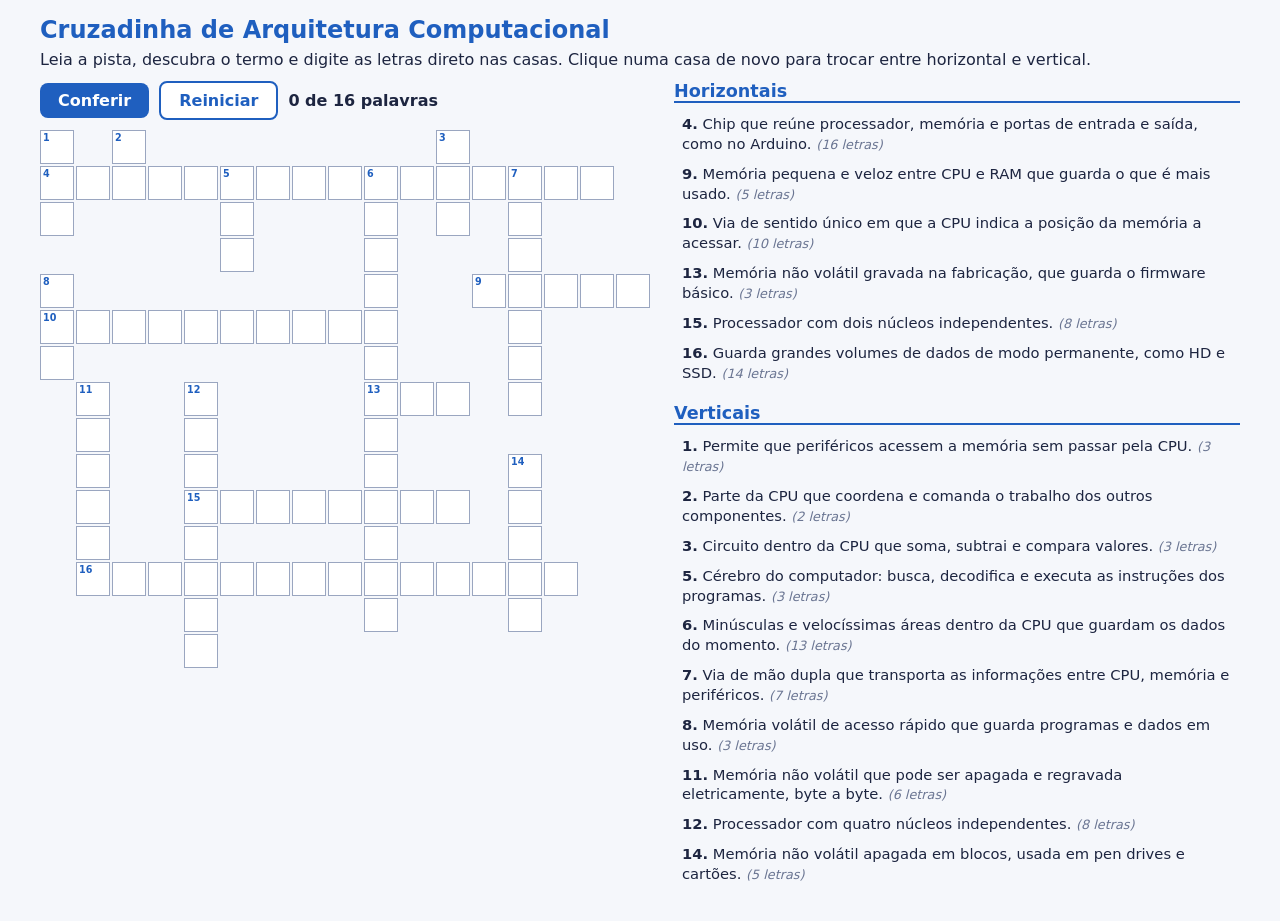
==== index.html @ 0ad282a6 "Initial commit" ====
<!DOCTYPE html>
<html lang="pt-BR">
<head>
  <meta charset="UTF-8">
  <meta name="viewport" content="width=device-width, initial-scale=1">
  <title>Cruzadinha de Arquitetura Computacional</title>
  <link rel="stylesheet" href="style.css">
</head>
<body>
  <header>
    <h1>Cruzadinha de Arquitetura Computacional</h1>
    <p>Leia a pista, descubra o termo e digite as letras direto nas casas. Clique numa casa de novo para trocar entre horizontal e vertical.</p>
  </header>
  <main>
    <section class="jogo">
      <div class="barra">
        <button id="conferir" type="button">Conferir</button>
        <button id="reiniciar" type="button" class="sec">Reiniciar</button>
        <strong id="placar" role="status" aria-live="polite"></strong>
      </div>
      <div class="rolagem"><div id="tabuleiro" aria-label="Tabuleiro da cruzadinha"></div></div>
    </section>
    <section class="pistas">
      <h2>Horizontais</h2><ol id="horizontais"></ol>
      <h2>Verticais</h2><ol id="verticais"></ol>
    </section>
  </main>
  <script src="script.js"></script>
</body>
</html>
---- style.css ----
:root{--cel:34px;--bg:#f5f7fb;--tx:#1d2540;--az:#1f5fbf;--ok:#2e9e5b;--no:#d6335c;--bd:#9aa6c0;--sel:#dbe8ff}
*{box-sizing:border-box}
body{margin:0;font-family:system-ui,Arial,sans-serif;background:var(--bg);color:var(--tx);padding:16px}
header{max-width:1200px;margin:0 auto 12px}
h1{margin:0 0 6px;font-size:1.5rem;color:var(--az)}
header p{margin:0}
main{max-width:1200px;margin:0 auto;display:flex;gap:24px;flex-wrap:wrap;align-items:flex-start}
.jogo{flex:0 1 auto;max-width:100%}
.barra{display:flex;gap:10px;align-items:center;flex-wrap:wrap;margin-bottom:10px}
button{font:inherit;font-weight:600;padding:8px 18px;border:0;border-radius:8px;background:var(--az);color:#fff;cursor:pointer}
button.sec{background:#fff;color:var(--az);border:2px solid var(--az)}
button:focus-visible{outline:3px solid #f5a623}
#placar{color:var(--tx)}
.rolagem{overflow-x:auto;padding-bottom:6px}
#tabuleiro{display:grid;gap:2px;width:max-content}
.vazia{width:var(--cel);height:var(--cel)}
.celula{position:relative;width:var(--cel);height:var(--cel);background:#fff;border:1.5px solid var(--bd)}
.celula input{width:100%;height:100%;border:0;background:transparent;text-align:center;text-transform:uppercase;font:700 1.1rem system-ui;color:var(--tx);padding:6px 0 0;caret-color:transparent;cursor:pointer}
.celula input:focus{outline:none}
.num{position:absolute;top:1px;left:2px;font-size:.6rem;font-weight:700;color:var(--az);pointer-events:none}
.celula.ativa{background:var(--sel)}
.celula.foco{background:#ffe29a}
.celula.certa{background:#c9f0d8;border-color:var(--ok)}
.celula.errada{background:#ffd3dd;border-color:var(--no)}
.pistas{flex:1 1 320px;min-width:280px}
.pistas h2{margin:0 0 6px;font-size:1.1rem;color:var(--az);border-bottom:2px solid var(--az)}
.pistas ol{list-style:none;margin:0 0 16px;padding:0}
.pistas li{padding:5px 8px;border-radius:6px;cursor:pointer;line-height:1.35;font-size:.92rem}
.pistas li:hover{background:#e8eefb}
.pistas li em{color:#6a7592;font-size:.8rem}
.pistas li.sel{background:var(--sel)}
.pistas li.ok{border-left:5px solid var(--ok)}
.pistas li.erro{border-left:5px solid var(--no)}
.pistas li.ok .marca::after{content:" ✔ certa";color:var(--ok);font-style:normal;font-weight:700}
.pistas li.erro .marca::after{content:" ✘ errada";color:var(--no);font-style:normal;font-weight:700}
@media(max-width:600px){:root{--cel:28px}.celula input{font-size:.95rem}}
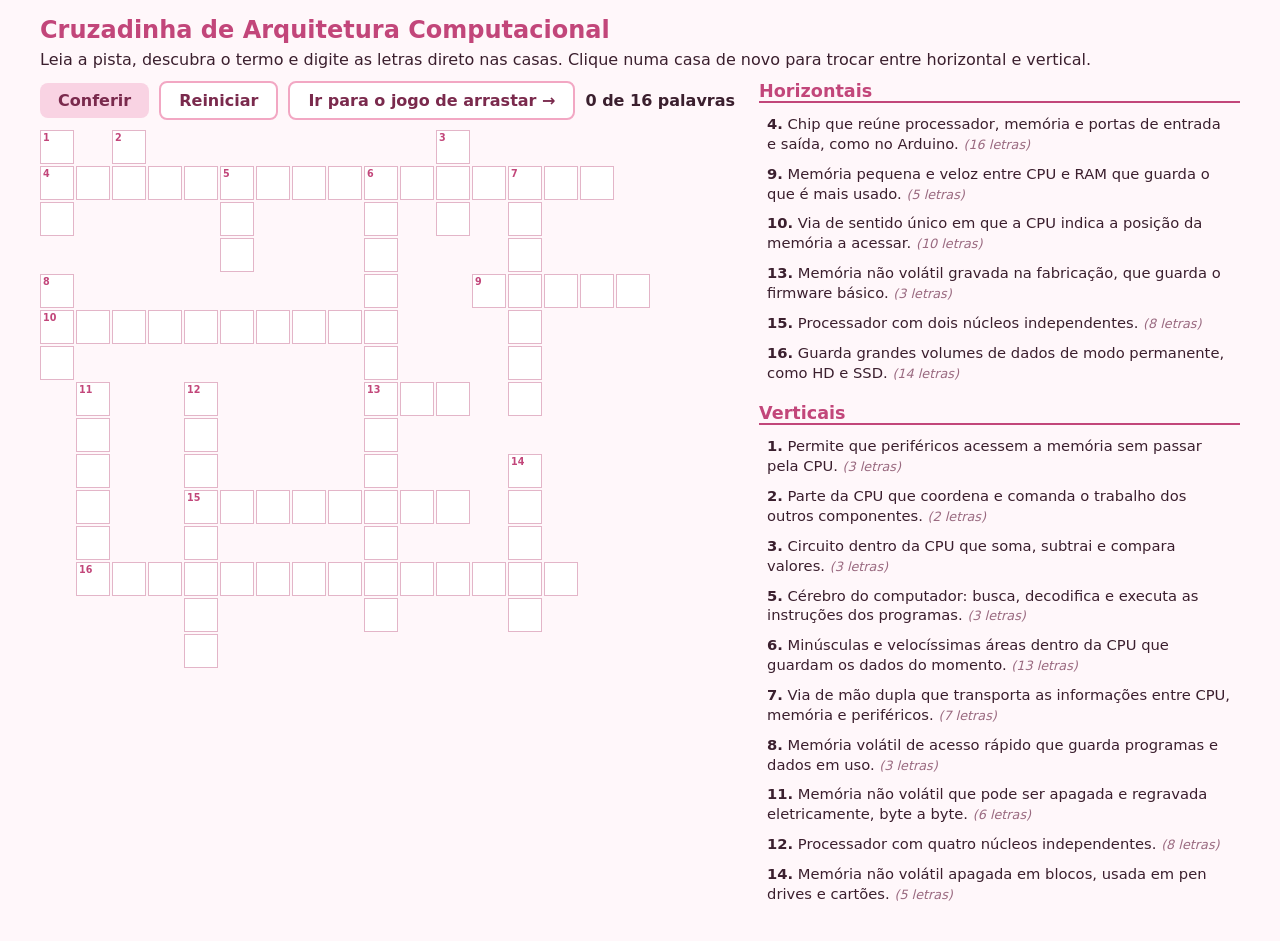
==== commit 16325175: "Implementa botão conferir" ====
--- a/index.html
+++ b/index.html
@@ -16,6 +16,7 @@
       <div class="barra">
         <button id="conferir" type="button">Conferir</button>
         <button id="reiniciar" type="button" class="sec">Reiniciar</button>
+        <a class="btn-link" href="arrastar.html">Ir para o jogo de arrastar →</a>
         <strong id="placar" role="status" aria-live="polite"></strong>
       </div>
       <div class="rolagem"><div id="tabuleiro" aria-label="Tabuleiro da cruzadinha"></div></div>
--- a/style.css
+++ b/style.css
@@ -1,4 +1,4 @@
-:root{--cel:34px;--bg:#f5f7fb;--tx:#1d2540;--az:#1f5fbf;--ok:#2e9e5b;--no:#d6335c;--bd:#9aa6c0;--sel:#dbe8ff}
+:root{--cel:34px;--bg:#fff7fa;--tx:#3b1f2e;--az:#c2467a;--ok:#2e9e5b;--no:#d6335c;--bd:#e3b5c8;--sel:#fde4ee}
 *{box-sizing:border-box}
 body{margin:0;font-family:system-ui,Arial,sans-serif;background:var(--bg);color:var(--tx);padding:16px}
 header{max-width:1200px;margin:0 auto 12px}
@@ -7,8 +7,8 @@
 main{max-width:1200px;margin:0 auto;display:flex;gap:24px;flex-wrap:wrap;align-items:flex-start}
 .jogo{flex:0 1 auto;max-width:100%}
 .barra{display:flex;gap:10px;align-items:center;flex-wrap:wrap;margin-bottom:10px}
-button{font:inherit;font-weight:600;padding:8px 18px;border:0;border-radius:8px;background:var(--az);color:#fff;cursor:pointer}
-button.sec{background:#fff;color:var(--az);border:2px solid var(--az)}
+button{font:inherit;font-weight:600;padding:8px 18px;border:0;border-radius:8px;background:#f9d3e3;color:#7a2a4d;cursor:pointer}
+button.sec{background:#fff;color:#7a2a4d;border:2px solid #f2a7c3}
 button:focus-visible{outline:3px solid #f5a623}
 #placar{color:var(--tx)}
 .rolagem{overflow-x:auto;padding-bottom:6px}
@@ -26,11 +26,13 @@
 .pistas h2{margin:0 0 6px;font-size:1.1rem;color:var(--az);border-bottom:2px solid var(--az)}
 .pistas ol{list-style:none;margin:0 0 16px;padding:0}
 .pistas li{padding:5px 8px;border-radius:6px;cursor:pointer;line-height:1.35;font-size:.92rem}
-.pistas li:hover{background:#e8eefb}
-.pistas li em{color:#6a7592;font-size:.8rem}
+.pistas li:hover{background:#fdeef4}
+.pistas li em{color:#9a6a80;font-size:.8rem}
 .pistas li.sel{background:var(--sel)}
 .pistas li.ok{border-left:5px solid var(--ok)}
 .pistas li.erro{border-left:5px solid var(--no)}
 .pistas li.ok .marca::after{content:" ✔ certa";color:var(--ok);font-style:normal;font-weight:700}
 .pistas li.erro .marca::after{content:" ✘ errada";color:var(--no);font-style:normal;font-weight:700}
 @media(max-width:600px){:root{--cel:28px}.celula input{font-size:.95rem}}
+.btn-link{display:inline-block;font-weight:600;padding:8px 18px;border-radius:8px;background:#fff;color:#7a2a4d;border:2px solid #f2a7c3;text-decoration:none}
+.btn-link:hover{background:#fdeef4}
